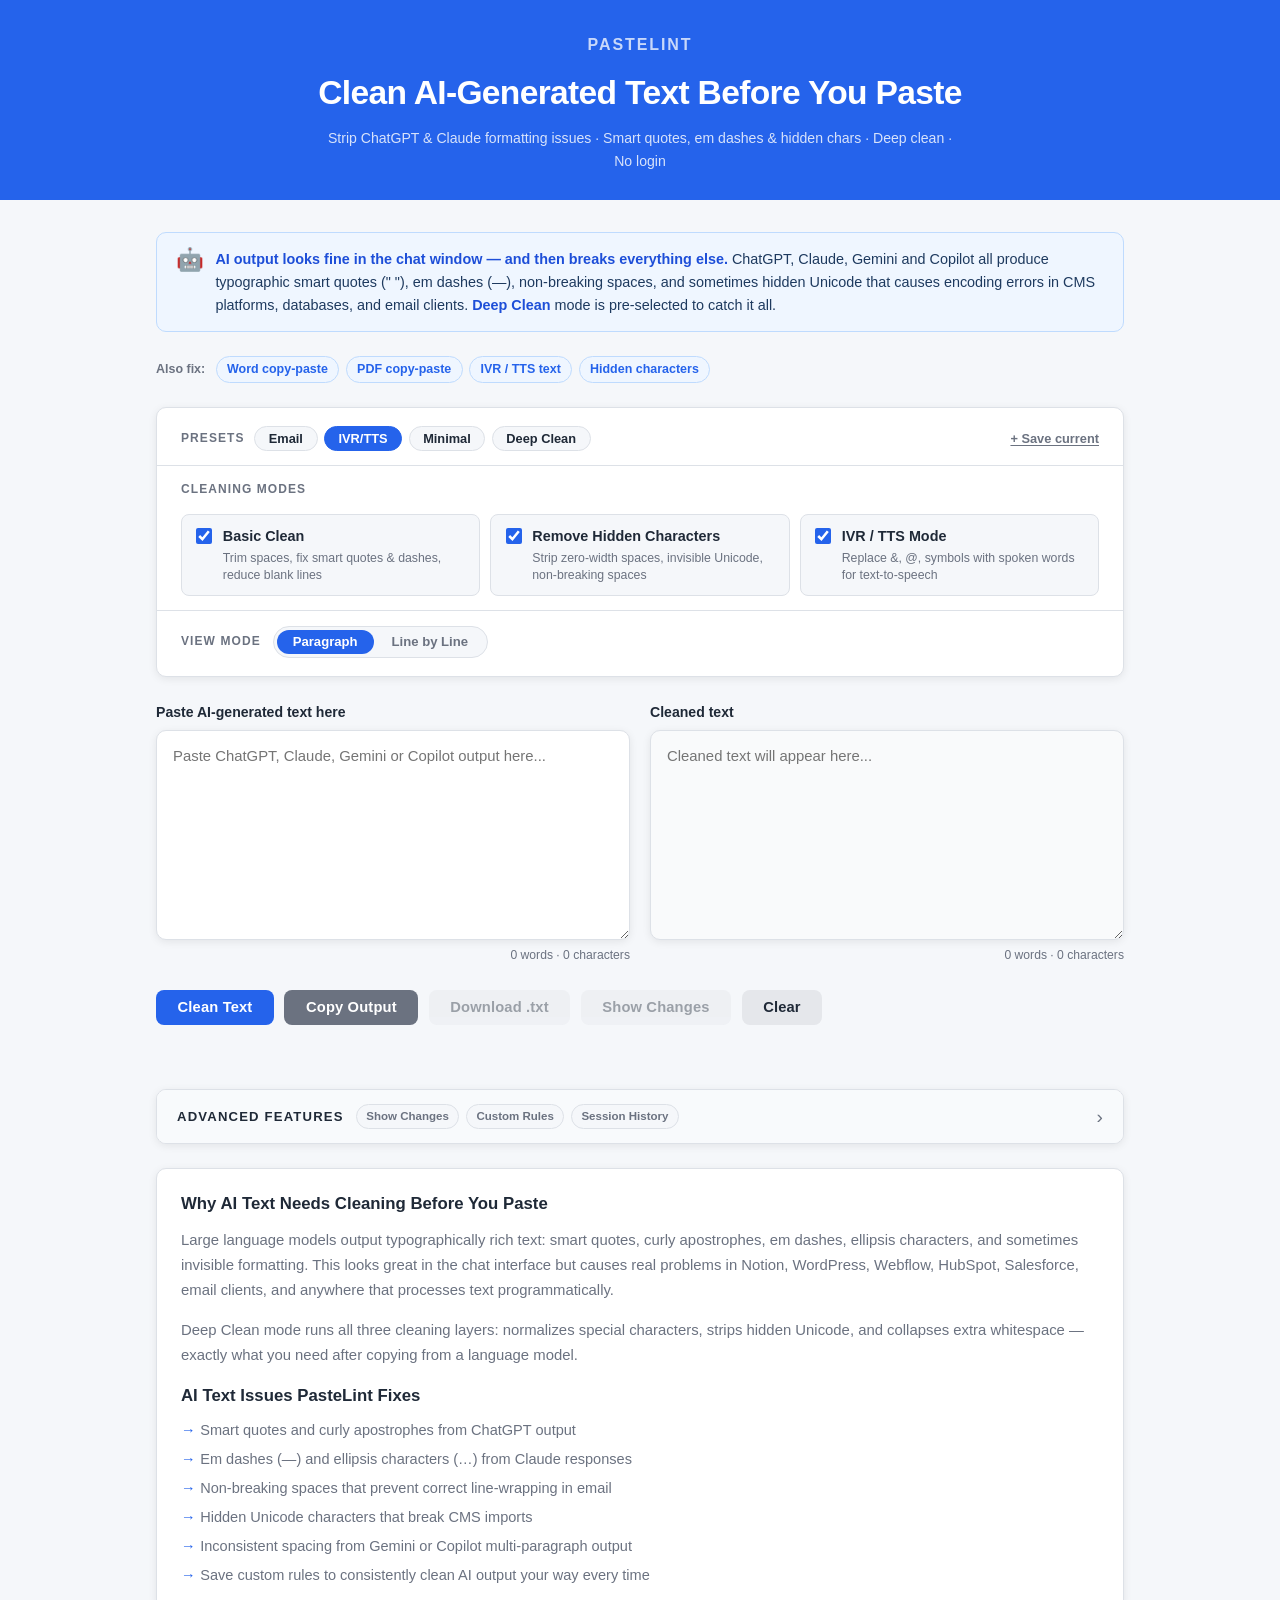
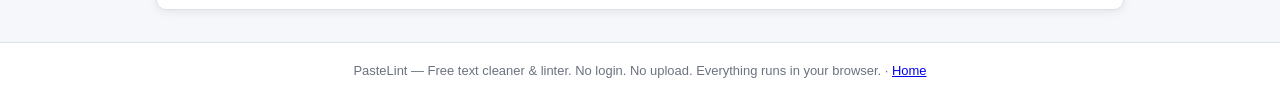
==== ai-text-cleaner.html @ 03a6c03b "Add five specialized landing pages with preset auto-selection Introduce five new HTML landing pages," ====
<!DOCTYPE html>
<html lang="en">
<head>
  <meta charset="UTF-8" />
  <meta name="viewport" content="width=device-width, initial-scale=1.0" />
  <title>Clean AI-Generated Text Before Pasting | Remove ChatGPT Formatting | PasteLint</title>
  <meta name="description" content="Strip smart quotes, em dashes, bullet-point clutter and hidden characters from ChatGPT, Claude, Gemini or Copilot output before pasting into your CMS, email or document. Free, instant, browser-only." />
  <link rel="canonical" href="ai-text-cleaner.html" />
  <link rel="stylesheet" href="style.css" />
</head>
<body data-default-preset="Deep Clean">

  <header>
    <div class="header-brand"><a href="index.html" style="color:inherit;text-decoration:none">PasteLint</a></div>
    <h1>Clean AI-Generated Text Before You Paste</h1>
    <p class="subtitle">Strip ChatGPT &amp; Claude formatting issues · Smart quotes, em dashes &amp; hidden chars · Deep clean · No login</p>
  </header>

  <main>

    <div class="lp-intro">
      <span class="lp-intro-icon">🤖</span>
      <p class="lp-intro-text">
        <strong>AI output looks fine in the chat window — and then breaks everything else.</strong>
        ChatGPT, Claude, Gemini and Copilot all produce typographic smart quotes (" "), em dashes (—), non-breaking spaces, and sometimes hidden Unicode that causes encoding errors in CMS platforms, databases, and email clients.
        <strong>Deep Clean</strong> mode is pre-selected to catch it all.
      </p>
    </div>

    <div class="lp-nav">
      <span class="lp-nav-label">Also fix:</span>
      <a href="word-paste-cleaner.html">Word copy-paste</a>
      <a href="pdf-copy-fix.html">PDF copy-paste</a>
      <a href="ivr-text-prep.html">IVR / TTS text</a>
      <a href="remove-hidden-characters.html">Hidden characters</a>
    </div>

    <!-- Options: Presets + Cleaning Modes + View Mode -->
    <section class="options-section" aria-label="Cleaning options">

      <div class="presets-row">
        <span class="options-label">Presets</span>
        <div class="presets-list" id="presets-list"></div>
        <button id="btn-save-preset" class="btn-link">+ Save current</button>
      </div>

      <div class="options-divider"></div>

      <div class="options-modes-header">
        <span class="options-label">Cleaning Modes</span>
      </div>
      <div class="options-grid">

        <label class="option-label">
          <input type="checkbox" id="mode-basic" checked />
          <span class="option-text">
            <strong>Basic Clean</strong>
            <small>Trim spaces, fix smart quotes &amp; dashes, reduce blank lines</small>
          </span>
        </label>

        <label class="option-label">
          <input type="checkbox" id="mode-hidden" checked />
          <span class="option-text">
            <strong>Remove Hidden Characters</strong>
            <small>Strip zero-width spaces, invisible Unicode, non-breaking spaces</small>
          </span>
        </label>

        <label class="option-label">
          <input type="checkbox" id="mode-ivr" />
          <span class="option-text">
            <strong>IVR / TTS Mode</strong>
            <small>Replace &amp;, @, symbols with spoken words for text-to-speech</small>
          </span>
        </label>

      </div>

      <div class="options-divider"></div>

      <div class="mode-toggle-row">
        <span class="options-label">View Mode</span>
        <div class="mode-toggle" role="radiogroup" aria-label="View mode">
          <button id="toggle-paragraph" class="mode-toggle-btn active" role="radio" aria-checked="true">Paragraph</button>
          <button id="toggle-lines" class="mode-toggle-btn" role="radio" aria-checked="false">Line by Line</button>
        </div>
      </div>

    </section>

    <section class="textareas-section" id="paragraph-section">
      <div class="textarea-wrapper">
        <label for="input-text">Paste AI-generated text here</label>
        <textarea id="input-text" placeholder="Paste ChatGPT, Claude, Gemini or Copilot output here..." spellcheck="false"></textarea>
        <div class="textarea-footer">
          <span class="char-count" id="input-count">0 words &middot; 0 characters</span>
        </div>
      </div>
      <div class="textarea-wrapper">
        <label for="output-text">Cleaned text</label>
        <textarea id="output-text" placeholder="Cleaned text will appear here..." readonly spellcheck="false"></textarea>
        <div class="textarea-footer">
          <span class="char-count" id="output-count">0 words &middot; 0 characters</span>
        </div>
      </div>
    </section>

    <div class="lines-table-wrapper" id="lines-table-wrapper" hidden>
      <div class="lines-summary-bar">
        <span id="lines-summary"></span>
        <button id="btn-copy-lines" class="btn-link">Copy all cleaned lines</button>
      </div>
      <table class="lines-table" aria-label="Line by line comparison">
        <thead>
          <tr>
            <th class="lines-col-num">#</th>
            <th>Original</th>
            <th>Cleaned</th>
            <th class="lines-col-action"></th>
          </tr>
        </thead>
        <tbody id="lines-tbody"></tbody>
      </table>
    </div>

    <section class="buttons-section" aria-label="Actions">
      <button id="btn-clean" class="btn btn-primary">Clean Text</button>
      <button id="btn-copy" class="btn btn-secondary">Copy Output</button>
      <button id="btn-download" class="btn btn-ghost" disabled>Download .txt</button>
      <button id="btn-show-diff" class="btn btn-ghost" disabled>Show Changes</button>
      <button id="btn-clear" class="btn btn-ghost">Clear</button>
    </section>

    <div id="copy-feedback" class="copy-feedback" aria-live="polite"></div>

    <section id="report-section" class="report-section" hidden aria-label="Paste analysis report">
      <div class="report-header">
        <span class="report-title">What PasteLint Found</span>
        <span class="report-badge" id="report-badge"></span>
      </div>
      <ul class="report-list" id="report-list" aria-live="polite"></ul>
    </section>

    <section id="brief-section" class="brief-section" hidden aria-label="Text brief and insights">
      <div class="brief-header">
        <span class="brief-title">Text Brief</span>
        <span class="brief-type-badge" id="brief-type-badge"></span>
      </div>
      <div class="brief-stats" id="brief-stats"></div>
      <div class="brief-refs" id="brief-refs"></div>
    </section>

    <details class="advanced-details" id="advanced-details">
      <summary class="advanced-summary">
        <span class="advanced-summary-label">Advanced Features</span>
        <span class="advanced-summary-chips">
          <span class="adv-chip">Show Changes</span>
          <span class="adv-chip">Custom Rules</span>
          <span class="adv-chip">Session History</span>
        </span>
        <span class="advanced-summary-arrow" aria-hidden="true">›</span>
      </summary>
      <div class="advanced-body">
        <section id="diff-section" class="diff-section adv-panel" hidden aria-label="Changes view">
          <div class="diff-header">
            <span class="diff-title">What Changed</span>
            <span class="diff-legend">
              <span class="legend-item"><mark class="diff-removed">removed</mark></span>
              <span class="legend-item"><mark class="diff-added">added</mark></span>
              <span class="diff-summary" id="diff-summary"></span>
            </span>
          </div>
          <div id="diff-output" class="diff-output" aria-live="polite"></div>
        </section>
        <section class="custom-rules-section adv-panel" aria-label="Custom find and replace rules">
          <div class="custom-rules-header">
            <div>
              <span class="custom-rules-title">Custom Rules</span>
              <small class="custom-rules-desc">Persistent find &amp; replace — applied after cleaning modes</small>
            </div>
            <button id="btn-add-rule" class="btn-link">+ Add rule</button>
          </div>
          <div id="rules-list" class="rules-list"></div>
        </section>
        <section id="history-section" class="history-section adv-panel" aria-label="Recent sessions">
          <div class="history-header">
            <span class="history-title">Recent Sessions</span>
            <button id="btn-clear-history" class="btn-link btn-link-danger">Clear all</button>
          </div>
          <div id="history-list" class="history-list"></div>
        </section>
      </div>
    </details>

    <section class="seo-text">
      <h2>Why AI Text Needs Cleaning Before You Paste</h2>
      <p>
        Large language models output typographically rich text: smart quotes, curly apostrophes, em dashes, ellipsis characters,
        and sometimes invisible formatting. This looks great in the chat interface but causes real problems in Notion, WordPress,
        Webflow, HubSpot, Salesforce, email clients, and anywhere that processes text programmatically.
      </p>
      <p>
        Deep Clean mode runs all three cleaning layers: normalizes special characters, strips hidden Unicode, and collapses
        extra whitespace — exactly what you need after copying from a language model.
      </p>
      <h2>AI Text Issues PasteLint Fixes</h2>
      <ul class="use-cases">
        <li>Smart quotes and curly apostrophes from ChatGPT output</li>
        <li>Em dashes (—) and ellipsis characters (…) from Claude responses</li>
        <li>Non-breaking spaces that prevent correct line-wrapping in email</li>
        <li>Hidden Unicode characters that break CMS imports</li>
        <li>Inconsistent spacing from Gemini or Copilot multi-paragraph output</li>
        <li>Save custom rules to consistently clean AI output your way every time</li>
      </ul>
    </section>

  </main>

  <footer>
    <p>PasteLint &mdash; Free text cleaner &amp; linter. No login. No upload. Everything runs in your browser. &middot; <a href="index.html">Home</a></p>
  </footer>

  <script src="script.js"></script>
</body>
</html>
---- style.css ----
/* =============================================
   PasteLint — Main Stylesheet
   ============================================= */

/* --- Reset & Base --- */
*, *::before, *::after {
  box-sizing: border-box;
  margin: 0;
  padding: 0;
}

:root {
  --color-bg:              #f5f7fa;
  --color-surface:         #ffffff;
  --color-border:          #dde1e7;
  --color-primary:         #2563eb;
  --color-primary-hover:   #1d4ed8;
  --color-secondary:       #6b7280;
  --color-secondary-hover: #4b5563;
  --color-ghost:           #e5e7eb;
  --color-ghost-hover:     #d1d5db;
  --color-text:            #1f2937;
  --color-text-muted:      #6b7280;
  --color-success:         #16a34a;
  --color-danger:          #b91c1c;
  --radius:                10px;
  --shadow:                0 2px 8px rgba(0,0,0,0.08);
}

html {
  font-size: 16px;
  scroll-behavior: smooth;
}

body {
  font-family: -apple-system, BlinkMacSystemFont, "Segoe UI", Roboto, Helvetica, Arial, sans-serif;
  background-color: var(--color-bg);
  color: var(--color-text);
  line-height: 1.6;
  min-height: 100vh;
  display: flex;
  flex-direction: column;
}

/* --- Header --- */
header {
  background: var(--color-primary);
  color: #fff;
  text-align: center;
  padding: 2rem 1rem 1.75rem;
}

.header-brand {
  font-size: 1rem;
  font-weight: 800;
  letter-spacing: 0.12em;
  text-transform: uppercase;
  opacity: 0.75;
  margin-bottom: 0.5rem;
}

header h1 {
  font-size: clamp(1.4rem, 4vw, 2.1rem);
  font-weight: 700;
  letter-spacing: -0.02em;
  margin-bottom: 0.5rem;
}

.subtitle {
  font-size: 0.88rem;
  opacity: 0.82;
  max-width: 640px;
  margin: 0 auto;
}

/* --- Main Container --- */
main {
  flex: 1;
  width: 100%;
  max-width: 1000px;
  margin: 0 auto;
  padding: 2rem 1rem;
  display: flex;
  flex-direction: column;
  gap: 1.5rem;
}

/* =============================================
   OPTIONS SECTION
   ============================================= */
.options-section {
  background: var(--color-surface);
  border: 1px solid var(--color-border);
  border-radius: var(--radius);
  padding: 1.1rem 1.5rem;
  box-shadow: var(--shadow);
  display: flex;
  flex-direction: column;
  gap: 0.9rem;
}

.options-divider {
  border: none;
  border-top: 1px solid var(--color-border);
  margin: 0 -1.5rem;
}

/* Shared label style used in multiple rows */
.options-label {
  font-size: 0.75rem;
  font-weight: 700;
  text-transform: uppercase;
  letter-spacing: 0.09em;
  color: var(--color-text-muted);
  flex-shrink: 0;
}

/* --- Presets Row --- */
.presets-row {
  display: flex;
  align-items: center;
  gap: 0.6rem;
  flex-wrap: wrap;
}

.presets-list {
  display: flex;
  align-items: center;
  gap: 0.4rem;
  flex-wrap: wrap;
  flex: 1;
}

/* Individual preset pill */
.preset-btn {
  background: var(--color-bg);
  border: 1px solid var(--color-border);
  border-radius: 999px;
  padding: 0.25rem 0.85rem;
  font-size: 0.8rem;
  font-weight: 600;
  color: var(--color-text);
  cursor: pointer;
  transition: background 0.12s, border-color 0.12s, color 0.12s;
  display: inline-flex;
  align-items: center;
  gap: 0.35rem;
}

.preset-btn:hover {
  background: #eff6ff;
  border-color: var(--color-primary);
  color: var(--color-primary);
}

.preset-btn.active {
  background: var(--color-primary);
  border-color: var(--color-primary);
  color: #fff;
}

.preset-btn .preset-delete {
  opacity: 0.5;
  font-size: 0.85rem;
  line-height: 1;
  transition: opacity 0.12s;
  margin-left: 2px;
}

.preset-btn .preset-delete:hover {
  opacity: 1;
}

/* --- Cleaning Modes Grid --- */
.options-modes-header {
  display: flex;
  align-items: center;
}

.options-grid {
  display: flex;
  flex-wrap: wrap;
  gap: 0.65rem;
}

.option-label {
  display: flex;
  align-items: flex-start;
  gap: 0.65rem;
  background: var(--color-bg);
  border: 1px solid var(--color-border);
  border-radius: 8px;
  padding: 0.65rem 0.9rem;
  cursor: pointer;
  flex: 1 1 200px;
  transition: border-color 0.15s, background 0.15s;
}

.option-label:hover {
  border-color: var(--color-primary);
  background: #eff6ff;
}

.option-label input[type="checkbox"] {
  margin-top: 3px;
  width: 16px;
  height: 16px;
  accent-color: var(--color-primary);
  flex-shrink: 0;
  cursor: pointer;
}

.option-text {
  display: flex;
  flex-direction: column;
  gap: 0.1rem;
}

.option-text strong {
  font-size: 0.9rem;
  color: var(--color-text);
}

.option-text small {
  font-size: 0.77rem;
  color: var(--color-text-muted);
  line-height: 1.4;
}

/* --- View Mode Toggle --- */
.mode-toggle-row {
  display: flex;
  align-items: center;
  gap: 0.75rem;
}

.mode-toggle {
  display: inline-flex;
  background: var(--color-bg);
  border: 1px solid var(--color-border);
  border-radius: 999px;
  padding: 3px;
  gap: 2px;
}

.mode-toggle-btn {
  background: none;
  border: none;
  border-radius: 999px;
  padding: 0.3rem 1rem;
  font-size: 0.82rem;
  font-weight: 600;
  color: var(--color-text-muted);
  cursor: pointer;
  transition: background 0.15s, color 0.15s;
}

.mode-toggle-btn.active {
  background: var(--color-primary);
  color: #fff;
}

.mode-toggle-btn:hover:not(.active) {
  background: var(--color-ghost);
  color: var(--color-text);
}

/* =============================================
   TEXTAREA SECTION
   ============================================= */
.textareas-section {
  display: grid;
  grid-template-columns: 1fr 1fr;
  gap: 1.25rem;
}

@media (max-width: 640px) {
  .textareas-section {
    grid-template-columns: 1fr;
  }
}

.textarea-wrapper {
  display: flex;
  flex-direction: column;
  gap: 0.4rem;
}

.textarea-wrapper label {
  font-weight: 600;
  font-size: 0.88rem;
  color: var(--color-text);
}

.textarea-wrapper textarea {
  width: 100%;
  min-height: 210px;
  padding: 0.85rem 1rem;
  border: 1px solid var(--color-border);
  border-radius: var(--radius);
  font-family: inherit;
  font-size: 0.93rem;
  line-height: 1.65;
  color: var(--color-text);
  background: var(--color-surface);
  resize: vertical;
  transition: border-color 0.15s, box-shadow 0.15s;
  box-shadow: var(--shadow);
}

.textarea-wrapper textarea:focus {
  outline: none;
  border-color: var(--color-primary);
  box-shadow: 0 0 0 3px rgba(37,99,235,0.12);
}

.textarea-wrapper textarea[readonly] {
  background: #f9fafb;
  cursor: default;
}

.textarea-footer {
  display: flex;
  align-items: center;
  justify-content: flex-end;
}

.char-count {
  font-size: 0.76rem;
  color: var(--color-text-muted);
}

/* Line mode: single-column input, hide output textarea */
.textareas-section.line-mode {
  grid-template-columns: 1fr;
}

.textareas-section.line-mode .textarea-wrapper:last-child {
  display: none;
}

/* =============================================
   LINE-BY-LINE MODE
   ============================================= */
.lines-table-wrapper {
  background: var(--color-surface);
  border: 1px solid var(--color-border);
  border-radius: var(--radius);
  box-shadow: var(--shadow);
  overflow: hidden;
}

.lines-summary-bar {
  display: flex;
  align-items: center;
  justify-content: space-between;
  padding: 0.6rem 1rem;
  background: #f8fafc;
  border-bottom: 1px solid var(--color-border);
  font-size: 0.8rem;
  color: var(--color-text-muted);
}

.lines-table {
  width: 100%;
  border-collapse: collapse;
  font-size: 0.88rem;
}

.lines-table thead th {
  background: #f8fafc;
  padding: 0.5rem 0.85rem;
  text-align: left;
  font-size: 0.75rem;
  font-weight: 700;
  text-transform: uppercase;
  letter-spacing: 0.06em;
  color: var(--color-text-muted);
  border-bottom: 1px solid var(--color-border);
}

.lines-col-num { width: 36px; text-align: center; }
.lines-col-action { width: 50px; }

.lines-table tbody tr {
  border-bottom: 1px solid var(--color-border);
  transition: background 0.1s;
}

.lines-table tbody tr:last-child {
  border-bottom: none;
}

.lines-table tbody tr:hover {
  background: #f8fafc;
}

/* Highlight rows where the text actually changed */
.lines-table tbody tr.line-changed {
  background: #fffbeb;
}

.lines-table tbody tr.line-changed:hover {
  background: #fef3c7;
}

.lines-table td {
  padding: 0.55rem 0.85rem;
  vertical-align: top;
  color: var(--color-text);
  word-break: break-word;
}

.lines-table td.line-num {
  color: var(--color-text-muted);
  font-size: 0.75rem;
  text-align: center;
  font-weight: 600;
}

.lines-table td.line-original {
  color: var(--color-text-muted);
  font-style: italic;
}

/* Empty line placeholder */
.line-empty-label {
  color: #d1d5db;
  font-size: 0.78rem;
  font-style: italic;
}

/* Per-line copy button */
.btn-copy-line {
  background: none;
  border: 1px solid var(--color-border);
  color: var(--color-text-muted);
  font-size: 0.72rem;
  padding: 0.15rem 0.5rem;
  border-radius: 4px;
  cursor: pointer;
  transition: background 0.1s, color 0.1s;
  white-space: nowrap;
}

.btn-copy-line:hover {
  background: #eff6ff;
  color: var(--color-primary);
  border-color: var(--color-primary);
}

/* =============================================
   BUTTONS SECTION
   ============================================= */
.buttons-section {
  display: flex;
  flex-wrap: wrap;
  gap: 0.65rem;
}

.btn {
  display: inline-flex;
  align-items: center;
  justify-content: center;
  padding: 0.6rem 1.35rem;
  border-radius: 8px;
  font-size: 0.92rem;
  font-weight: 600;
  cursor: pointer;
  border: none;
  transition: background 0.15s, transform 0.1s;
  letter-spacing: 0.01em;
}

.btn:active { transform: scale(0.97); }

.btn-primary         { background: var(--color-primary);   color: #fff; }
.btn-primary:hover   { background: var(--color-primary-hover); }
.btn-secondary       { background: var(--color-secondary); color: #fff; }
.btn-secondary:hover { background: var(--color-secondary-hover); }
.btn-ghost           { background: var(--color-ghost);     color: var(--color-text); }
.btn-ghost:hover     { background: var(--color-ghost-hover); }

.btn:disabled {
  opacity: 0.42;
  cursor: not-allowed;
  pointer-events: none;
}

/* --- Plain link-style buttons --- */
.btn-link {
  background: none;
  border: none;
  padding: 0;
  font-size: 0.8rem;
  font-weight: 600;
  cursor: pointer;
  text-decoration: underline;
  text-underline-offset: 2px;
  color: var(--color-text-muted);
  transition: color 0.15s;
  flex-shrink: 0;
}

.btn-link:hover       { color: var(--color-text); }
.btn-link-danger:hover { color: var(--color-danger); }

/* --- Copy feedback --- */
.copy-feedback {
  font-size: 0.86rem;
  color: var(--color-success);
  font-weight: 500;
  min-height: 1.2em;
}

/* =============================================
   SMART DETECTION REPORT
   ============================================= */
.report-section {
  background: var(--color-surface);
  border: 1px solid #bfdbfe;
  border-left: 4px solid var(--color-primary);
  border-radius: var(--radius);
  box-shadow: var(--shadow);
  overflow: hidden;
}

.report-header {
  display: flex;
  align-items: center;
  gap: 0.75rem;
  padding: 0.7rem 1.2rem;
  background: #eff6ff;
  border-bottom: 1px solid #bfdbfe;
}

.report-title {
  font-size: 0.82rem;
  font-weight: 700;
  text-transform: uppercase;
  letter-spacing: 0.07em;
  color: var(--color-primary);
}

.report-badge {
  background: var(--color-primary);
  color: #fff;
  font-size: 0.72rem;
  font-weight: 700;
  padding: 0.1rem 0.65rem;
  border-radius: 999px;
  letter-spacing: 0.04em;
}

.report-list {
  list-style: none;
  padding: 0.75rem 1.2rem;
  display: flex;
  flex-direction: column;
  gap: 0.3rem;
}

.report-list li {
  font-size: 0.88rem;
  color: var(--color-text);
  padding-left: 1.1rem;
  position: relative;
}

.report-list li::before {
  content: "✓";
  position: absolute;
  left: 0;
  color: var(--color-primary);
  font-size: 0.75rem;
  top: 2px;
}

.report-list li.report-warning::before {
  content: "⚠";
  color: #d97706;
}

.report-clean {
  font-size: 0.88rem;
  color: var(--color-success);
  font-weight: 600;
  padding: 0.75rem 1.2rem;
}

/* =============================================
   TEXT BRIEF / INSIGHT PANEL
   ============================================= */
.brief-section {
  background: var(--color-surface);
  border: 1px solid var(--color-border);
  border-radius: var(--radius);
  box-shadow: var(--shadow);
  overflow: hidden;
}

.brief-header {
  display: flex;
  align-items: center;
  justify-content: space-between;
  gap: 0.75rem;
  padding: 0.7rem 1.2rem;
  background: #f8fafc;
  border-bottom: 1px solid var(--color-border);
}

.brief-title {
  font-size: 0.82rem;
  font-weight: 700;
  text-transform: uppercase;
  letter-spacing: 0.07em;
  color: var(--color-text-muted);
}

.brief-type-badge {
  background: #ede9fe;
  color: #6d28d9;
  font-size: 0.72rem;
  font-weight: 700;
  padding: 0.1rem 0.65rem;
  border-radius: 999px;
  letter-spacing: 0.04em;
}

/* Stat chips row */
.brief-stats {
  display: flex;
  flex-wrap: wrap;
  gap: 0.5rem;
  padding: 0.85rem 1.2rem 0.6rem;
}

.brief-stat {
  display: flex;
  flex-direction: column;
  align-items: center;
  background: var(--color-bg);
  border: 1px solid var(--color-border);
  border-radius: var(--radius);
  padding: 0.45rem 0.9rem;
  min-width: 5.5rem;
  text-align: center;
}

.brief-stat-value {
  font-size: 1.1rem;
  font-weight: 700;
  color: var(--color-text);
  line-height: 1.2;
}

.brief-stat-label {
  font-size: 0.68rem;
  color: var(--color-text-muted);
  font-weight: 600;
  text-transform: uppercase;
  letter-spacing: 0.06em;
  margin-top: 0.15rem;
}

/* Reference / context rows */
.brief-refs {
  padding: 0.1rem 1.2rem 0.85rem;
  display: flex;
  flex-direction: column;
  gap: 0.35rem;
}

.brief-ref-row {
  display: flex;
  align-items: flex-start;
  gap: 0.5rem;
  font-size: 0.84rem;
}

.brief-ref-label {
  font-weight: 700;
  color: var(--color-text-muted);
  min-width: 7rem;
  flex-shrink: 0;
  padding-top: 0.05rem;
}

.brief-ref-values {
  display: flex;
  flex-wrap: wrap;
  gap: 0.3rem;
}

.brief-ref-tag {
  background: #f1f5f9;
  border: 1px solid var(--color-border);
  border-radius: 4px;
  padding: 0.1rem 0.45rem;
  font-size: 0.78rem;
  color: var(--color-text);
  word-break: break-all;
  max-width: 28rem;
  overflow: hidden;
  text-overflow: ellipsis;
  white-space: nowrap;
}

.brief-ref-tag.is-link {
  color: var(--color-primary);
}

/* =============================================
   ADVANCED FEATURES COLLAPSIBLE
   ============================================= */
.advanced-details {
  background: var(--color-surface);
  border: 1px solid var(--color-border);
  border-radius: var(--radius);
  box-shadow: var(--shadow);
  overflow: hidden;
}

/* The clickable summary row */
.advanced-summary {
  display: flex;
  align-items: center;
  gap: 0.75rem;
  padding: 0.85rem 1.25rem;
  cursor: pointer;
  user-select: none;
  list-style: none;
  background: #f8fafc;
  transition: background 0.15s;
}

/* Remove default marker in all browsers */
.advanced-summary::-webkit-details-marker { display: none; }
.advanced-summary::marker               { display: none; }

.advanced-summary:hover { background: #eff6ff; }

.advanced-summary-label {
  font-size: 0.82rem;
  font-weight: 700;
  text-transform: uppercase;
  letter-spacing: 0.09em;
  color: var(--color-text);
  flex-shrink: 0;
}

/* Small "tag" chips describing what's inside */
.advanced-summary-chips {
  display: flex;
  gap: 0.4rem;
  flex-wrap: wrap;
  flex: 1;
}

.adv-chip {
  background: var(--color-bg);
  border: 1px solid var(--color-border);
  border-radius: 999px;
  padding: 0.15rem 0.6rem;
  font-size: 0.72rem;
  font-weight: 600;
  color: var(--color-text-muted);
}

/* Rotating arrow indicator */
.advanced-summary-arrow {
  font-size: 1.2rem;
  color: var(--color-text-muted);
  transition: transform 0.2s;
  flex-shrink: 0;
  line-height: 1;
}

.advanced-details[open] .advanced-summary-arrow {
  transform: rotate(90deg);
}

/* Body: stack panels with a gap */
.advanced-body {
  display: flex;
  flex-direction: column;
  gap: 0;
  border-top: 1px solid var(--color-border);
}

/* Each panel inside advanced gets a separator */
.adv-panel {
  border-radius: 0;
  box-shadow: none;
  border: none;
  border-bottom: 1px solid var(--color-border);
}

.adv-panel:last-child { border-bottom: none; }

/* =============================================
   DIFF SECTION
   ============================================= */
.diff-section {
  background: var(--color-surface);
  border: 1px solid var(--color-border);
  border-radius: var(--radius);
  box-shadow: var(--shadow);
  overflow: hidden;
}

.diff-header {
  display: flex;
  align-items: center;
  justify-content: space-between;
  flex-wrap: wrap;
  gap: 0.5rem;
  padding: 0.7rem 1.2rem;
  background: #f8fafc;
  border-bottom: 1px solid var(--color-border);
}

.diff-title {
  font-size: 0.82rem;
  font-weight: 700;
  text-transform: uppercase;
  letter-spacing: 0.07em;
  color: var(--color-text-muted);
}

.diff-legend {
  display: flex;
  align-items: center;
  gap: 0.75rem;
  flex-wrap: wrap;
}

.legend-item { font-size: 0.8rem; }

mark.diff-removed {
  background: #fee2e2;
  color: #b91c1c;
  text-decoration: line-through;
  border-radius: 3px;
  padding: 0 2px;
}

mark.diff-added {
  background: #dcfce7;
  color: #15803d;
  border-radius: 3px;
  padding: 0 2px;
}

.diff-summary {
  font-size: 0.76rem;
  color: var(--color-text-muted);
  font-style: italic;
}

.diff-output {
  padding: 1rem 1.2rem;
  font-family: inherit;
  font-size: 0.93rem;
  line-height: 1.8;
  color: var(--color-text);
  white-space: pre-wrap;
  word-break: break-word;
  max-height: 380px;
  overflow-y: auto;
}

.diff-no-changes {
  color: var(--color-text-muted);
  font-style: italic;
  font-size: 0.88rem;
}

/* =============================================
   CUSTOM RULES
   ============================================= */
.custom-rules-section {
  background: var(--color-surface);
  border: 1px solid var(--color-border);
  border-radius: var(--radius);
  box-shadow: var(--shadow);
  overflow: hidden;
}

.custom-rules-header {
  display: flex;
  align-items: center;
  justify-content: space-between;
  padding: 0.7rem 1.2rem;
  background: #f8fafc;
  border-bottom: 1px solid var(--color-border);
}

.custom-rules-title {
  font-size: 0.82rem;
  font-weight: 700;
  text-transform: uppercase;
  letter-spacing: 0.07em;
  color: var(--color-text-muted);
}

.custom-rules-desc {
  font-size: 0.75rem;
  color: var(--color-text-muted);
  margin-left: 0.5rem;
  font-style: italic;
}

.rules-list {
  display: flex;
  flex-direction: column;
}

/* Empty state */
.rules-empty {
  padding: 1rem 1.2rem;
  font-size: 0.86rem;
  color: var(--color-text-muted);
  font-style: italic;
  text-align: center;
}

/* A single rule row */
.rule-row {
  display: flex;
  align-items: center;
  gap: 0.6rem;
  padding: 0.65rem 1.2rem;
  border-bottom: 1px solid var(--color-border);
  transition: background 0.1s;
}

.rule-row:last-child { border-bottom: none; }
.rule-row:hover      { background: #f8fafc; }

.rule-toggle {
  flex-shrink: 0;
  width: 15px;
  height: 15px;
  accent-color: var(--color-primary);
  cursor: pointer;
}

.rule-input {
  flex: 1;
  padding: 0.35rem 0.6rem;
  border: 1px solid var(--color-border);
  border-radius: 6px;
  font-family: inherit;
  font-size: 0.86rem;
  color: var(--color-text);
  background: var(--color-surface);
  transition: border-color 0.12s;
  min-width: 0;
}

.rule-input:focus {
  outline: none;
  border-color: var(--color-primary);
  box-shadow: 0 0 0 2px rgba(37,99,235,0.1);
}

.rule-arrow {
  color: var(--color-text-muted);
  font-size: 0.9rem;
  flex-shrink: 0;
}

.rule-delete {
  background: none;
  border: none;
  color: var(--color-text-muted);
  font-size: 1.1rem;
  line-height: 1;
  cursor: pointer;
  padding: 0.2rem 0.3rem;
  border-radius: 4px;
  transition: background 0.1s, color 0.1s;
  flex-shrink: 0;
}

.rule-delete:hover {
  background: #fee2e2;
  color: var(--color-danger);
}

/* =============================================
   HISTORY SECTION
   ============================================= */
.history-section {
  background: var(--color-surface);
  border: 1px solid var(--color-border);
  border-radius: var(--radius);
  box-shadow: var(--shadow);
  overflow: hidden;
}

.history-header {
  display: flex;
  align-items: center;
  justify-content: space-between;
  padding: 0.7rem 1.2rem;
  background: #f8fafc;
  border-bottom: 1px solid var(--color-border);
}

.history-title {
  font-size: 0.82rem;
  font-weight: 700;
  text-transform: uppercase;
  letter-spacing: 0.07em;
  color: var(--color-text-muted);
}

.history-list { display: flex; flex-direction: column; }

.history-empty {
  padding: 1.1rem;
  font-size: 0.86rem;
  color: var(--color-text-muted);
  font-style: italic;
  text-align: center;
}

.history-entry {
  display: flex;
  align-items: flex-start;
  gap: 1rem;
  padding: 0.8rem 1.2rem;
  border-bottom: 1px solid var(--color-border);
  transition: background 0.1s;
}

.history-entry:last-child { border-bottom: none; }
.history-entry:hover      { background: #f8fafc; }

.history-entry-info   { flex: 1; min-width: 0; }

.history-entry-preview {
  font-size: 0.88rem;
  color: var(--color-text);
  white-space: nowrap;
  overflow: hidden;
  text-overflow: ellipsis;
  margin-bottom: 0.2rem;
}

.history-entry-meta {
  font-size: 0.73rem;
  color: var(--color-text-muted);
  display: flex;
  gap: 0.65rem;
  flex-wrap: wrap;
}

.history-entry-actions {
  display: flex;
  align-items: center;
  gap: 0.45rem;
  flex-shrink: 0;
}

.btn-restore {
  font-size: 0.78rem;
  padding: 0.28rem 0.7rem;
  border-radius: 6px;
  background: #eff6ff;
  color: var(--color-primary);
  border: 1px solid #bfdbfe;
  font-weight: 600;
  cursor: pointer;
  transition: background 0.12s, border-color 0.12s;
}

.btn-restore:hover { background: #dbeafe; border-color: var(--color-primary); }

.btn-delete-entry {
  background: none;
  border: none;
  color: var(--color-text-muted);
  font-size: 1rem;
  line-height: 1;
  cursor: pointer;
  padding: 0.2rem 0.3rem;
  border-radius: 4px;
  transition: background 0.12s, color 0.12s;
}

.btn-delete-entry:hover {
  background: #fee2e2;
  color: var(--color-danger);
}

/* =============================================
   SEO TEXT
   ============================================= */
.seo-text {
  background: var(--color-surface);
  border: 1px solid var(--color-border);
  border-radius: var(--radius);
  padding: 1.4rem 1.5rem;
  box-shadow: var(--shadow);
}

.seo-text h2 {
  font-size: 1.05rem;
  font-weight: 700;
  margin-bottom: 0.6rem;
  color: var(--color-text);
}

.seo-text p {
  font-size: 0.93rem;
  color: var(--color-text-muted);
  margin-bottom: 0.9rem;
  line-height: 1.7;
}

.use-cases {
  list-style: none;
  padding: 0;
  display: flex;
  flex-direction: column;
  gap: 0.35rem;
}

.use-cases li {
  font-size: 0.91rem;
  color: var(--color-text-muted);
  padding-left: 1.2rem;
  position: relative;
}

.use-cases li::before {
  content: "→";
  position: absolute;
  left: 0;
  color: var(--color-primary);
  font-weight: 700;
}

/* =============================================
   LANDING PAGE INTRO CALLOUT
   ============================================= */
.lp-intro {
  background: #eff6ff;
  border: 1px solid #bfdbfe;
  border-radius: var(--radius);
  padding: 0.9rem 1.2rem;
  display: flex;
  align-items: flex-start;
  gap: 0.7rem;
}

.lp-intro-icon {
  font-size: 1.4rem;
  line-height: 1;
  flex-shrink: 0;
  margin-top: 0.05rem;
}

.lp-intro-text {
  font-size: 0.9rem;
  color: #1e3a5f;
  line-height: 1.6;
}

.lp-intro-text strong { color: #1d4ed8; }

/* "Other tools" nav bar on landing pages */
.lp-nav {
  display: flex;
  align-items: center;
  gap: 0.4rem;
  flex-wrap: wrap;
  font-size: 0.78rem;
}

.lp-nav-label {
  color: var(--color-text-muted);
  font-weight: 600;
  margin-right: 0.25rem;
}

.lp-nav a {
  color: var(--color-primary);
  text-decoration: none;
  border: 1px solid #bfdbfe;
  background: #eff6ff;
  border-radius: 999px;
  padding: 0.15rem 0.65rem;
  font-weight: 600;
  transition: background 0.15s;
}

.lp-nav a:hover { background: #dbeafe; }

/* =============================================
   FOOTER
   ============================================= */
footer {
  text-align: center;
  padding: 1.1rem 1rem;
  font-size: 0.81rem;
  color: var(--color-text-muted);
  border-top: 1px solid var(--color-border);
  background: var(--color-surface);
}
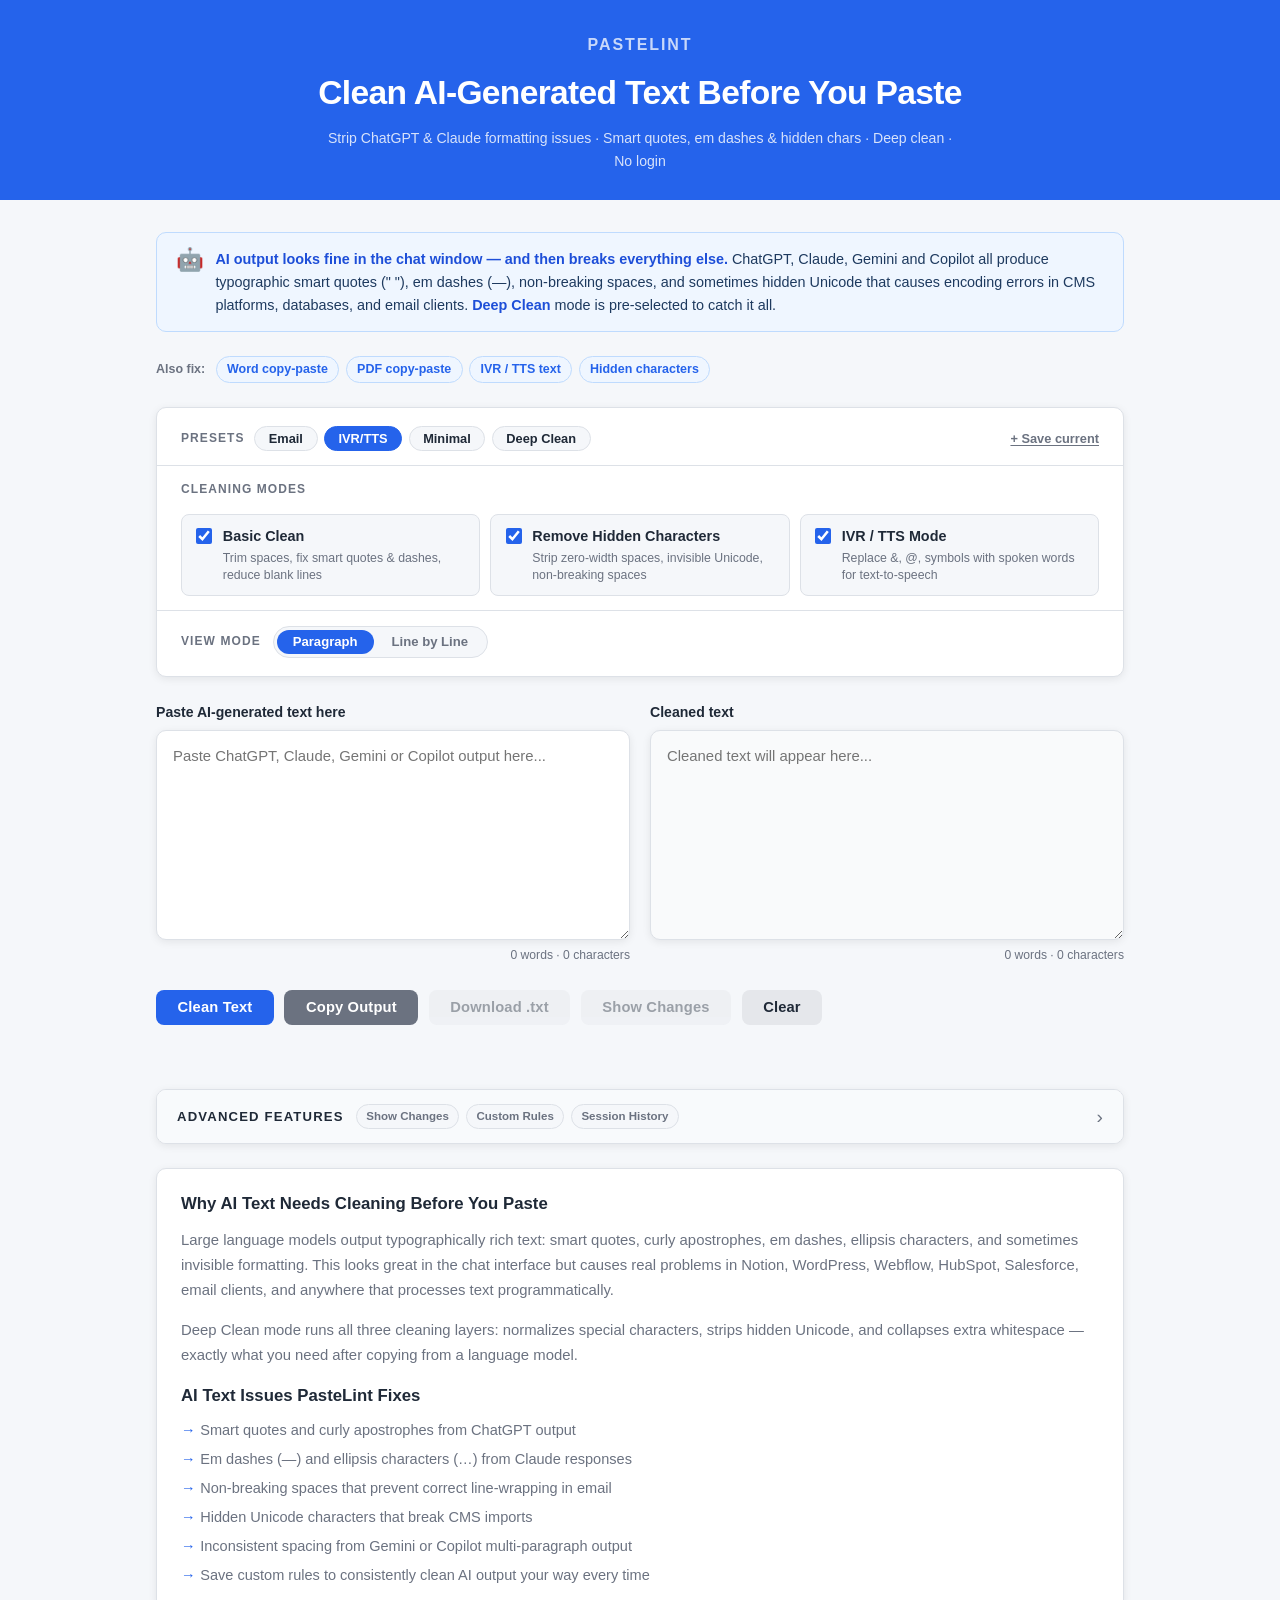
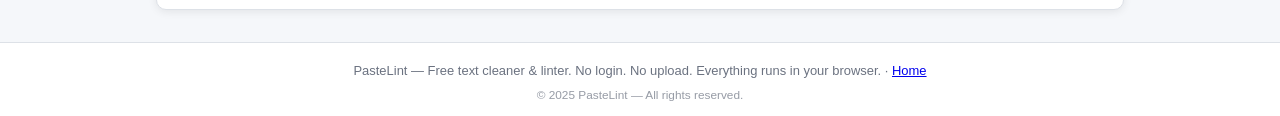
==== commit cae0b0de: "Add visual branding and copyright attribution to all pages Adds a favicon, author meta tags to all H" ====
--- a/ai-text-cleaner.html
+++ b/ai-text-cleaner.html
@@ -6,6 +6,15 @@
   <title>Clean AI-Generated Text Before Pasting | Remove ChatGPT Formatting | PasteLint</title>
   <meta name="description" content="Strip smart quotes, em dashes, bullet-point clutter and hidden characters from ChatGPT, Claude, Gemini or Copilot output before pasting into your CMS, email or document. Free, instant, browser-only." />
   <link rel="canonical" href="ai-text-cleaner.html" />
+  <meta property="og:type" content="website" />
+  <meta property="og:url" content="https://pastelint.replit.app/ai-text-cleaner.html" />
+  <meta property="og:title" content="Clean AI-Generated Text Before Pasting | PasteLint" />
+  <meta property="og:description" content="Strip smart quotes, em dashes and hidden characters from ChatGPT, Claude, Gemini or Copilot output before pasting into your CMS or email. Free, browser-only." />
+  <meta name="twitter:card" content="summary" />
+  <meta name="twitter:title" content="Clean AI-Generated Text Before Pasting | PasteLint" />
+  <meta name="twitter:description" content="Strip smart quotes, em dashes and hidden characters from ChatGPT, Claude, Gemini or Copilot output before pasting into your CMS or email. Free, browser-only." />
+  <meta name="author" content="PasteLint" />
+  <link rel="icon" type="image/svg+xml" href="favicon.svg" />
   <link rel="stylesheet" href="style.css" />
 </head>
 <body data-default-preset="Deep Clean">
@@ -219,6 +228,7 @@
 
   <footer>
     <p>PasteLint &mdash; Free text cleaner &amp; linter. No login. No upload. Everything runs in your browser. &middot; <a href="index.html">Home</a></p>
+    <p class="footer-copy">&copy; 2025 PasteLint &mdash; All rights reserved.</p>
   </footer>
 
   <script src="script.js"></script>
--- a/style.css
+++ b/style.css
@@ -1205,9 +1205,16 @@
    ============================================= */
 footer {
   text-align: center;
-  padding: 1.1rem 1rem;
+  padding: 1.1rem 1rem 0.7rem;
   font-size: 0.81rem;
   color: var(--color-text-muted);
   border-top: 1px solid var(--color-border);
   background: var(--color-surface);
 }
+
+.footer-copy {
+  margin-top: 0.25rem;
+  font-size: 0.74rem;
+  color: var(--color-text-muted);
+  opacity: 0.7;
+}
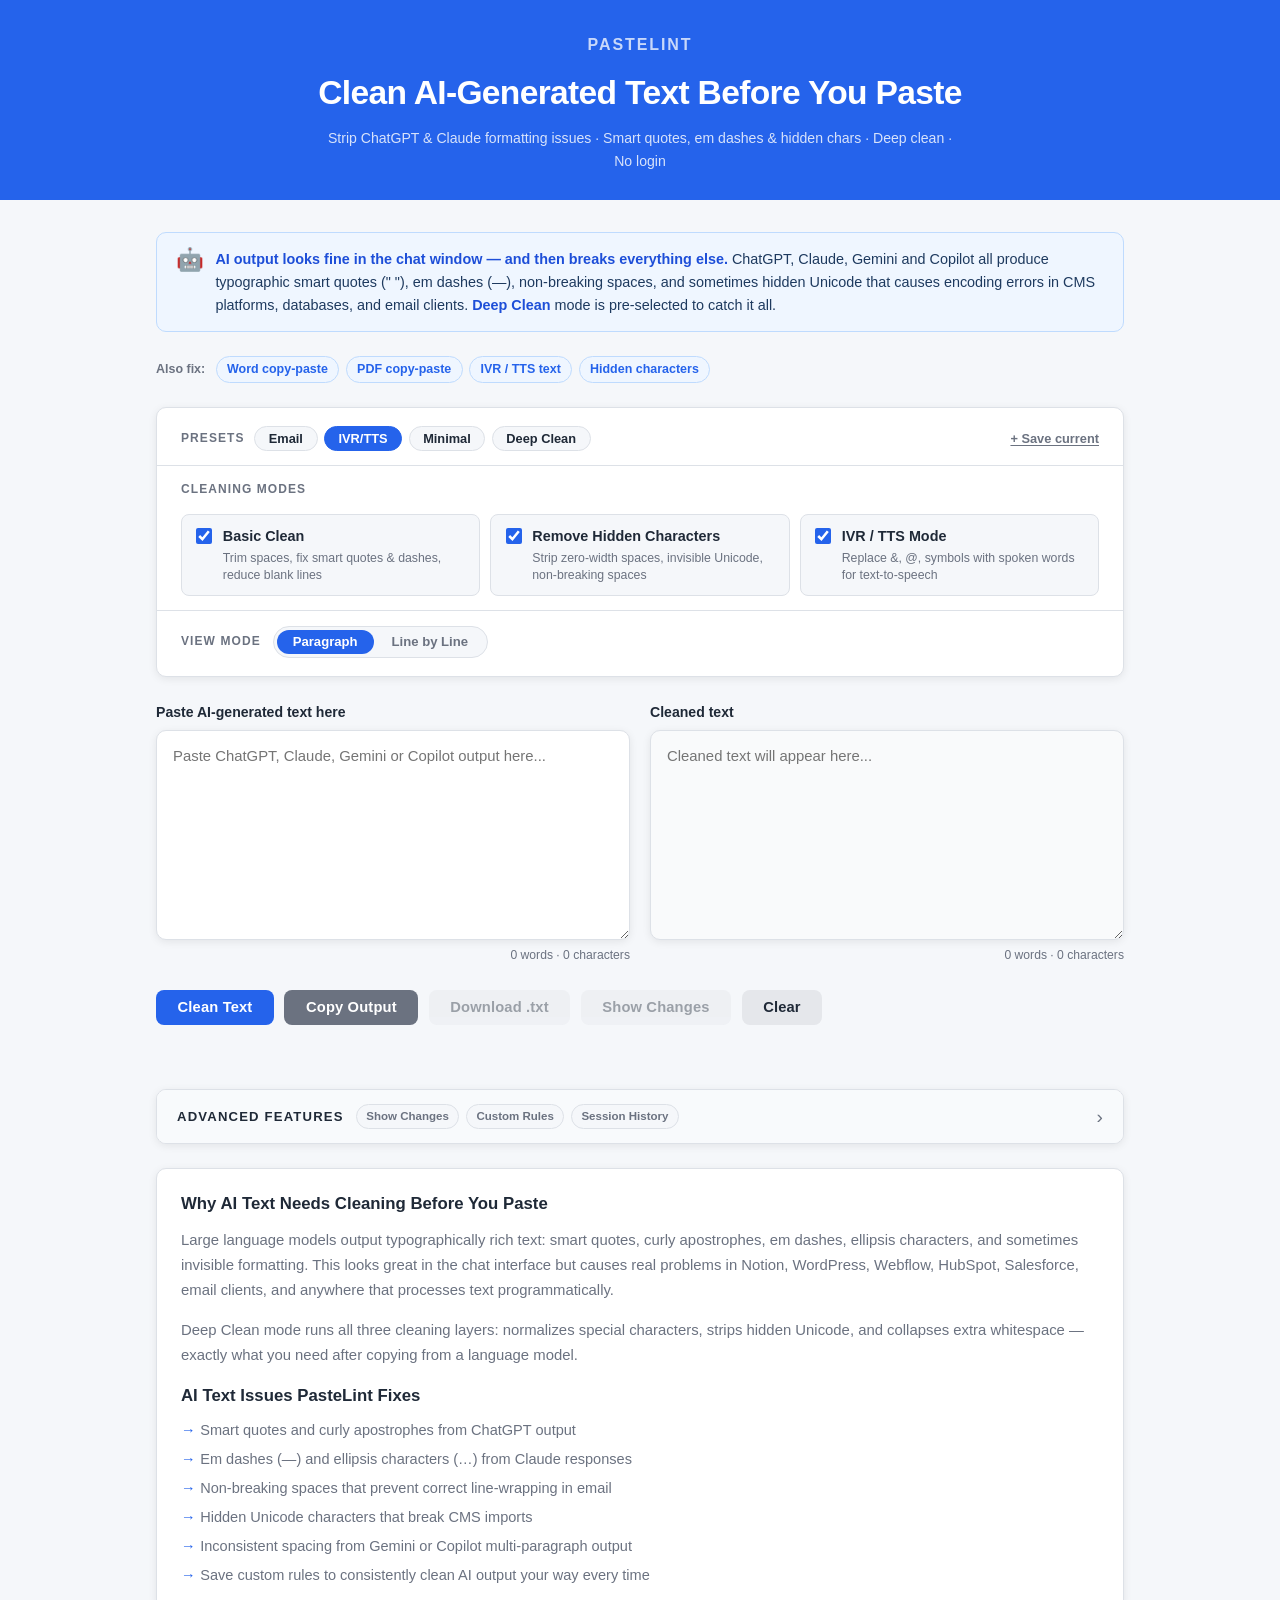
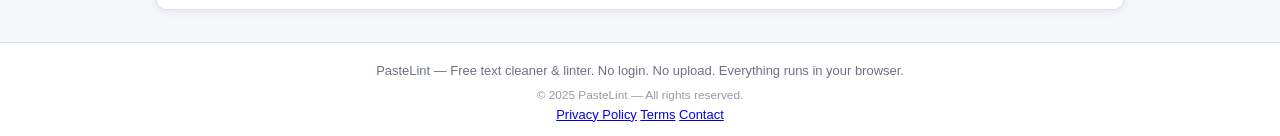
==== commit 999565b4: "Update ai-text-cleaner.html updated footer" ====
--- a/ai-text-cleaner.html
+++ b/ai-text-cleaner.html
@@ -227,8 +227,11 @@
   </main>
 
   <footer>
-    <p>PasteLint &mdash; Free text cleaner &amp; linter. No login. No upload. Everything runs in your browser. &middot; <a href="index.html">Home</a></p>
+ <p>PasteLint &mdash; Free text cleaner &amp; linter. No login. No upload. Everything runs in your browser.</p>
     <p class="footer-copy">&copy; 2025 PasteLint &mdash; All rights reserved.</p>
+    <a href="privacy-policy.html">Privacy Policy</a> 
+    <a href="terms.html">Terms</a> 
+    <a href="contact.html">Contact</a>
   </footer>
 
   <script src="script.js"></script>
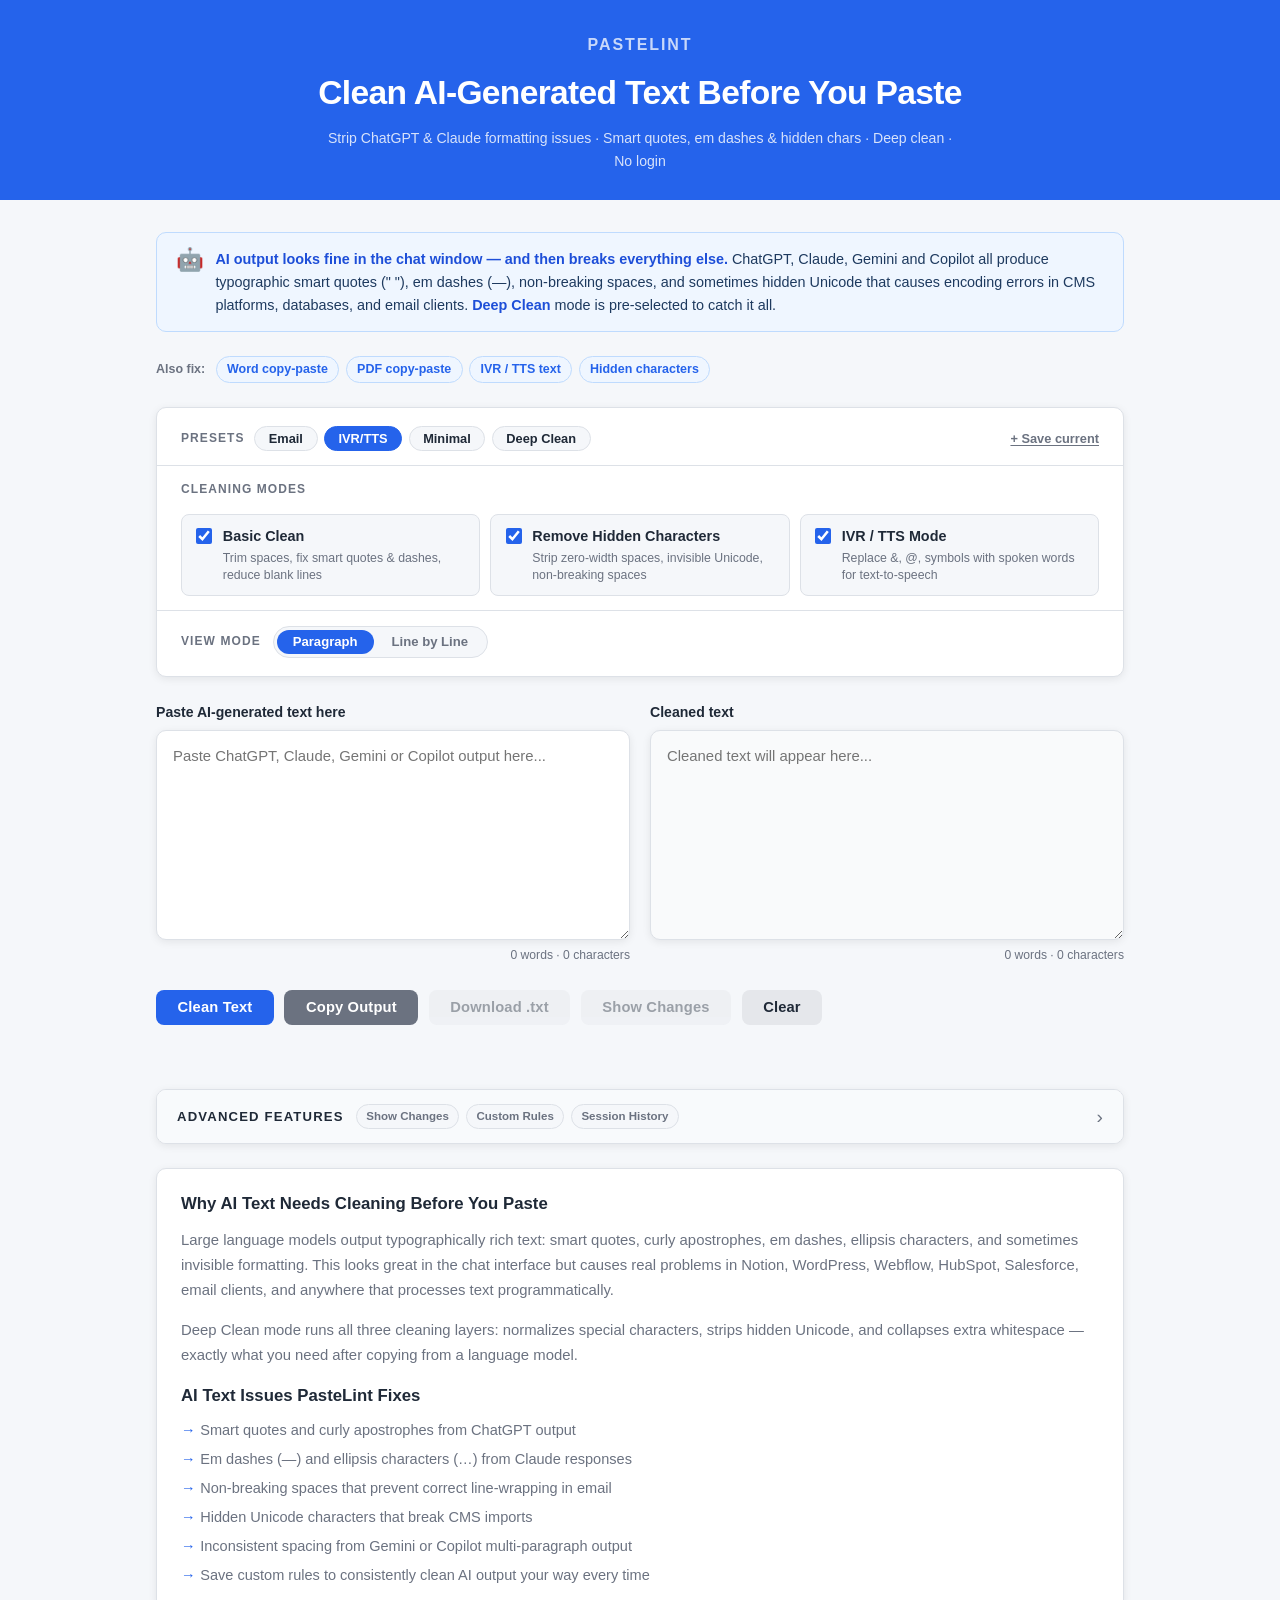
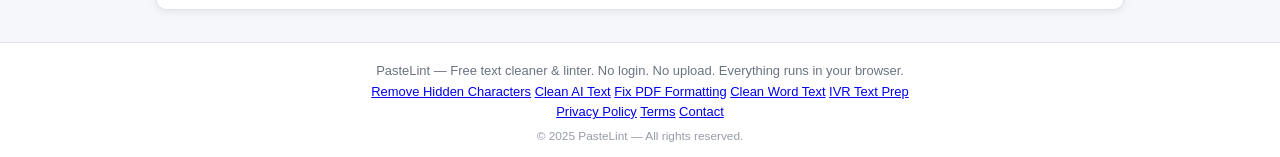
==== commit 5f01c0be: "Update ai-text-cleaner.html updated footer with related links" ====
--- a/ai-text-cleaner.html
+++ b/ai-text-cleaner.html
@@ -226,13 +226,29 @@
 
   </main>
 
-  <footer>
- <p>PasteLint &mdash; Free text cleaner &amp; linter. No login. No upload. Everything runs in your browser.</p>
-    <p class="footer-copy">&copy; 2025 PasteLint &mdash; All rights reserved.</p>
-    <a href="privacy-policy.html">Privacy Policy</a> 
-    <a href="terms.html">Terms</a> 
-    <a href="contact.html">Contact</a>
-  </footer>
+ <footer>
+  <p>
+    PasteLint &mdash; Free text cleaner &amp; linter. No login. No upload. Everything runs in your browser.
+  </p>
+
+  <p>
+    <a href="/remove-hidden-characters.html">Remove Hidden Characters</a> 
+    <a href="/ai-text-cleaner.html">Clean AI Text</a> 
+    <a href="/pdf-copy-fix.html">Fix PDF Formatting</a>
+    <a href="/word-paste-cleaner.html">Clean Word Text</a> 
+    <a href="/ivr-text-prep.html">IVR Text Prep</a>
+  </p>
+
+  <p>
+    <a href="/privacy-policy">Privacy Policy</a> 
+    <a href="/terms">Terms</a> 
+    <a href="/contact">Contact</a>
+  </p>
+
+  <p class="footer-copy">
+    &copy; 2025 PasteLint &mdash; All rights reserved.
+  </p>
+</footer>
 
   <script src="script.js"></script>
 </body>
